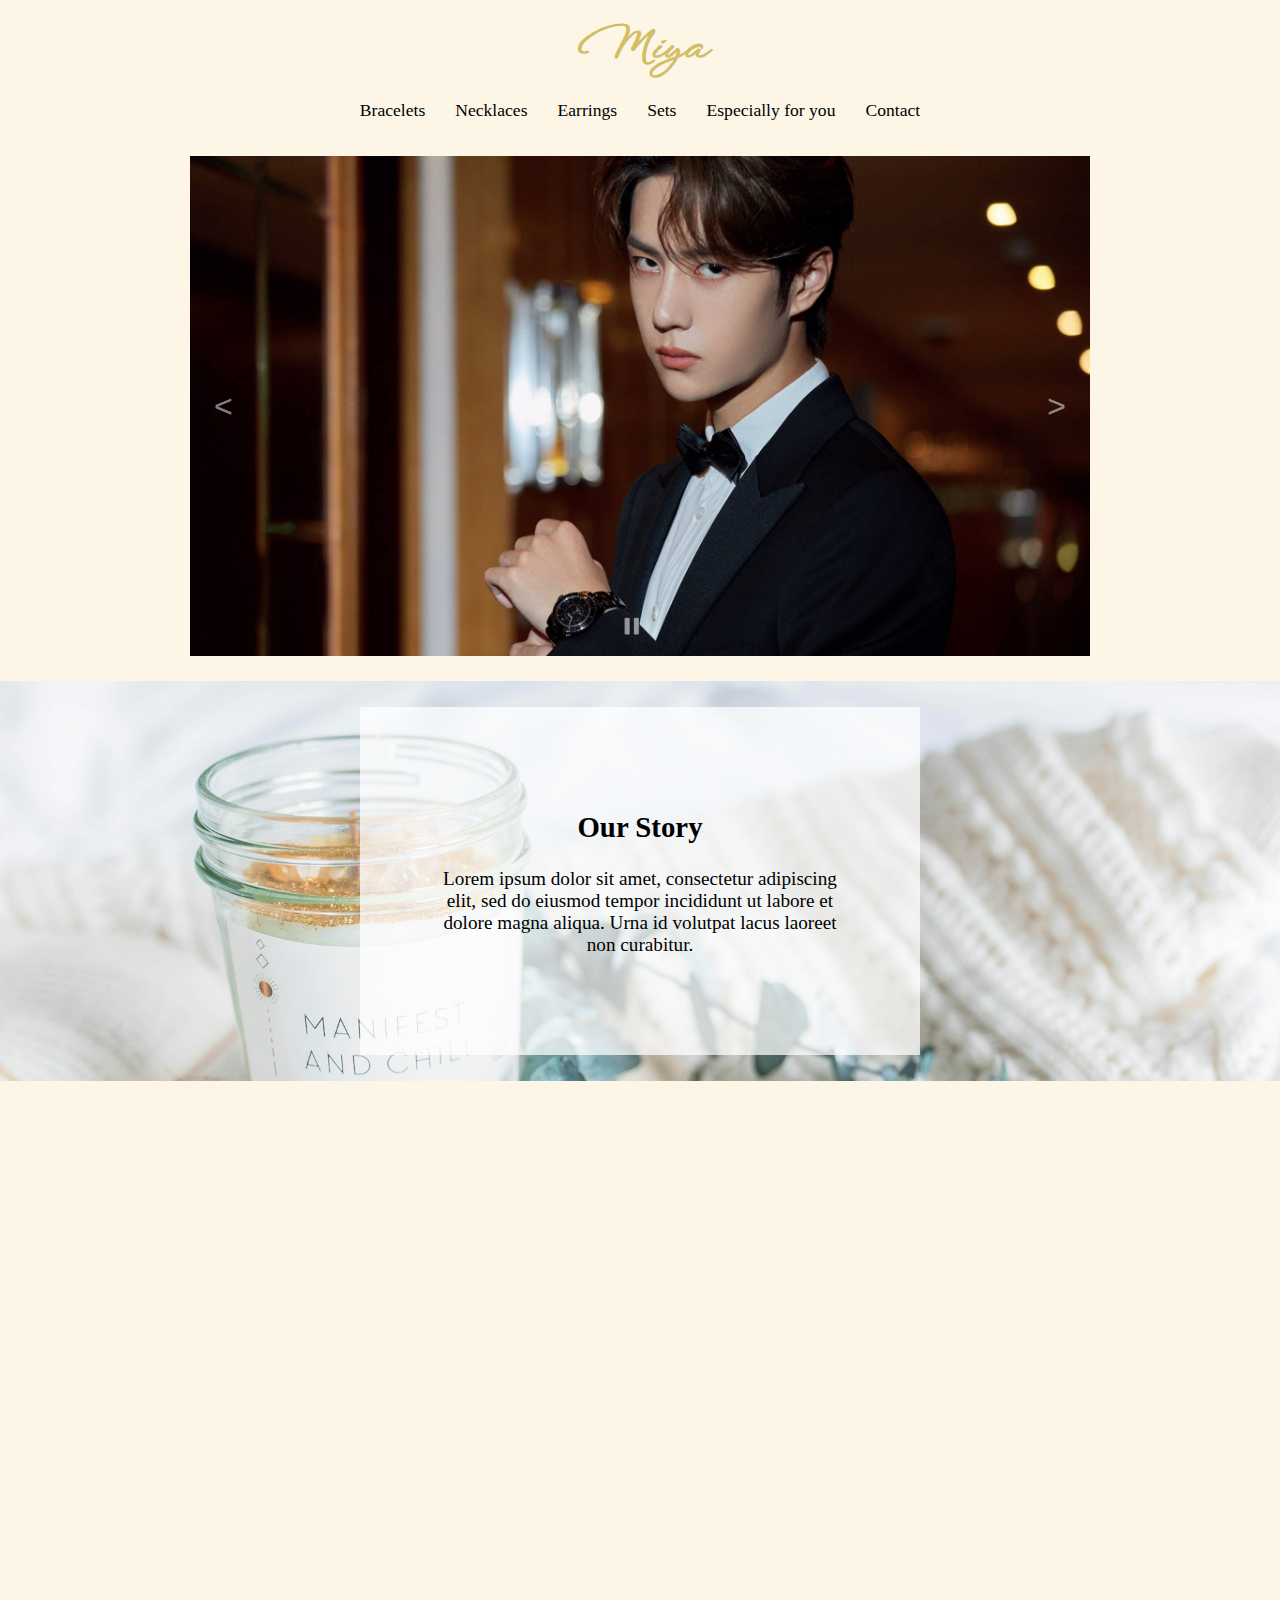
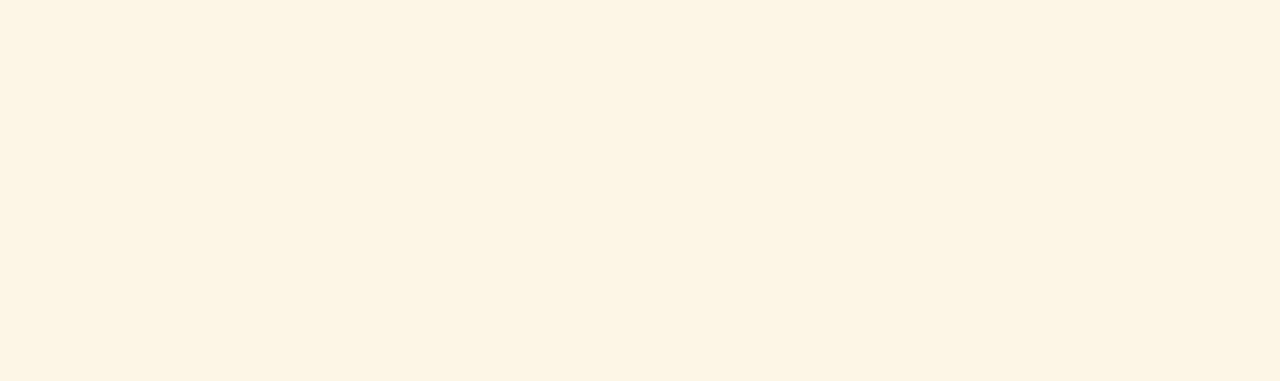
==== index.html @ 1f248c87 "Initial commit" ====
<!DOCTYPE html>
<html lang="en">
  <head>
    <meta charset="UTF-8" />
    <meta name="viewport" content="width=device-width, initial-scale=1.0" />
    <title>Miya Ornaments</title>
    <link rel="stylesheet" href="./styles.css" />
    <link rel="preconnect" href="https://fonts.googleapis.com" />
    <link rel="preconnect" href="https://fonts.gstatic.com" crossorigin />
    <link
      href="https://fonts.googleapis.com/css2?family=WindSong:wght@400;500&display=swap"
      rel="stylesheet"
    />
  </head>
  <body>
    <h1><a href="#">Miya</a></h1>
    <div class="navbar">
      <a href="#">Bracelets</a>
      <a href="#">Necklaces</a>
      <a href="#">Earrings</a>
      <a href="#">Sets</a>
      <a href="#">Especially for you</a>
      <a href="#">Contact</a>
    </div>

    <!-- Carousel  -->

    <section aria-label="Newest Photos">
      <div class="carousel" data-carousel>
        <button class="carousel-button prev" data-carousel-button="prev">
          &#60;
        </button>
        <button class="carousel-button next" data-carousel-button="next">
          &#62;
        </button>
        <ul data-slides>
          <li class="slide" data-active>
            <img src="./pages/images/2.jpg" alt="Nature Image #1" />
          </li>
          <li class="slide">
            <img src="./pages/images/3.jpg" alt="Nature Image #2" />
          </li>
          <li class="slide">
            <img src="./pages/images/1.jpg" alt="Nature Image #3" />
          </li>
        </ul>
        <button class="play"></button>
        <button class="pause"></button>
      </div>
    </section>

    <!-- ------------------------ -->

    <div class="story-div">
      <div class="story-bg">
        <h2>Our Story</h2>
        <p class="story-paragraph">
          Lorem ipsum dolor sit amet, consectetur adipiscing elit, sed do
          eiusmod tempor incididunt ut labore et dolore magna aliqua. Urna id
          volutpat lacus laoreet non curabitur.
        </p>
      </div>
    </div>

    <div class="empty"></div>

    <script type="text/javascript" src="./index.js"></script>
  </body>
</html>
---- styles.css ----
body {
  margin: 0;
  background-color: rgb(253, 246, 230);
  display: flex;
  flex-direction: column;
  align-items: center;
}

h1 > a {
  font-family: "WindSong", cursive;
  font-size: 2.5rem;
  color: rgb(211, 190, 104);
}

a {
  text-decoration: none;
  color: black;
  border-bottom: 2px solid rgba(211, 190, 104, 0);
  padding-bottom: 8px;
  transition: all 0.4s ease;
}

.navbar > a:hover {
  border-bottom: 2px solid rgb(211, 190, 104);
  color: rgb(211, 190, 104);
}

.navbar {
  display: flex;
  gap: 30px;
  justify-content: center;
  font-size: 1.1rem;
}

/* Carousel */

.carousel {
  margin: 25px 0px 25px 0px;
  width: 900px;
  height: 500px;
  position: relative;
}

.carousel > ul {
  margin: 0;
  padding: 0;
  list-style: none;
}

.slide {
  position: absolute;
  inset: 0;
  opacity: 0;
  transition: 200ms opacity ease-in-out;
  transition-delay: 200ms;
}

.slide > img {
  display: block;
  width: 100%;
  height: 100%;
  object-fit: cover;
  object-position: center;
}

.slide[data-active] {
  opacity: 1;
  z-index: 1;
  transition-delay: 0ms;
}

.carousel-button {
  position: absolute;
  z-index: 2;
  background: none;
  border: none;
  font-size: 2rem;
  top: 50%;
  transform: translateY(-50%);
  color: rgba(255, 255, 255, 0.5);
  cursor: pointer;
  border-radius: 0.25rem;
  padding: 0 0.5rem;
  transition: all 0.3s ease;
}

.carousel-button:hover,
.carousel-button:focus {
  color: rgba(255, 255, 255, 0.854);
}

.carousel-button.prev {
  left: 1rem;
}

.carousel-button.next {
  right: 1rem;
}

.pause,
.play {
  position: absolute;
  z-index: 4;
  top: 92%;
  left: 48%;
  width: 20px;
  height: 20px;
  background-color: rgba(255, 255, 255, 0);
  border: none;
  background-size: cover;
  background-repeat: no-repeat;
  opacity: 55%;
  transition: all 0.3s ease;
}

.pause {
  background-image: url("./pages/images/pause-final.png");
}

.play {
  display: none;
  background-image: url("./pages/images/play-final.png");
}

.pause:hover,
.play:hover {
  opacity: 85%;
}

/* -------- */

.story-div {
  height: 400px;
  width: 100vw;
  background-image: url("./pages/images//paige-cody-RdlBK-0XOxk-unsplash.jpg");
  background-color: pink;
  background-size: cover;
  background-repeat: no-repeat;
  display: flex;
  justify-content: center;
  align-items: center;
  text-align: center;
  font-size: 1.2rem;
}

.story-bg {
  background-color: rgba(255, 255, 255, 0.728);
  width: 400px;
  padding: 80px 80px 80px 80px;
}

.empty {
  height: 100vh;
}
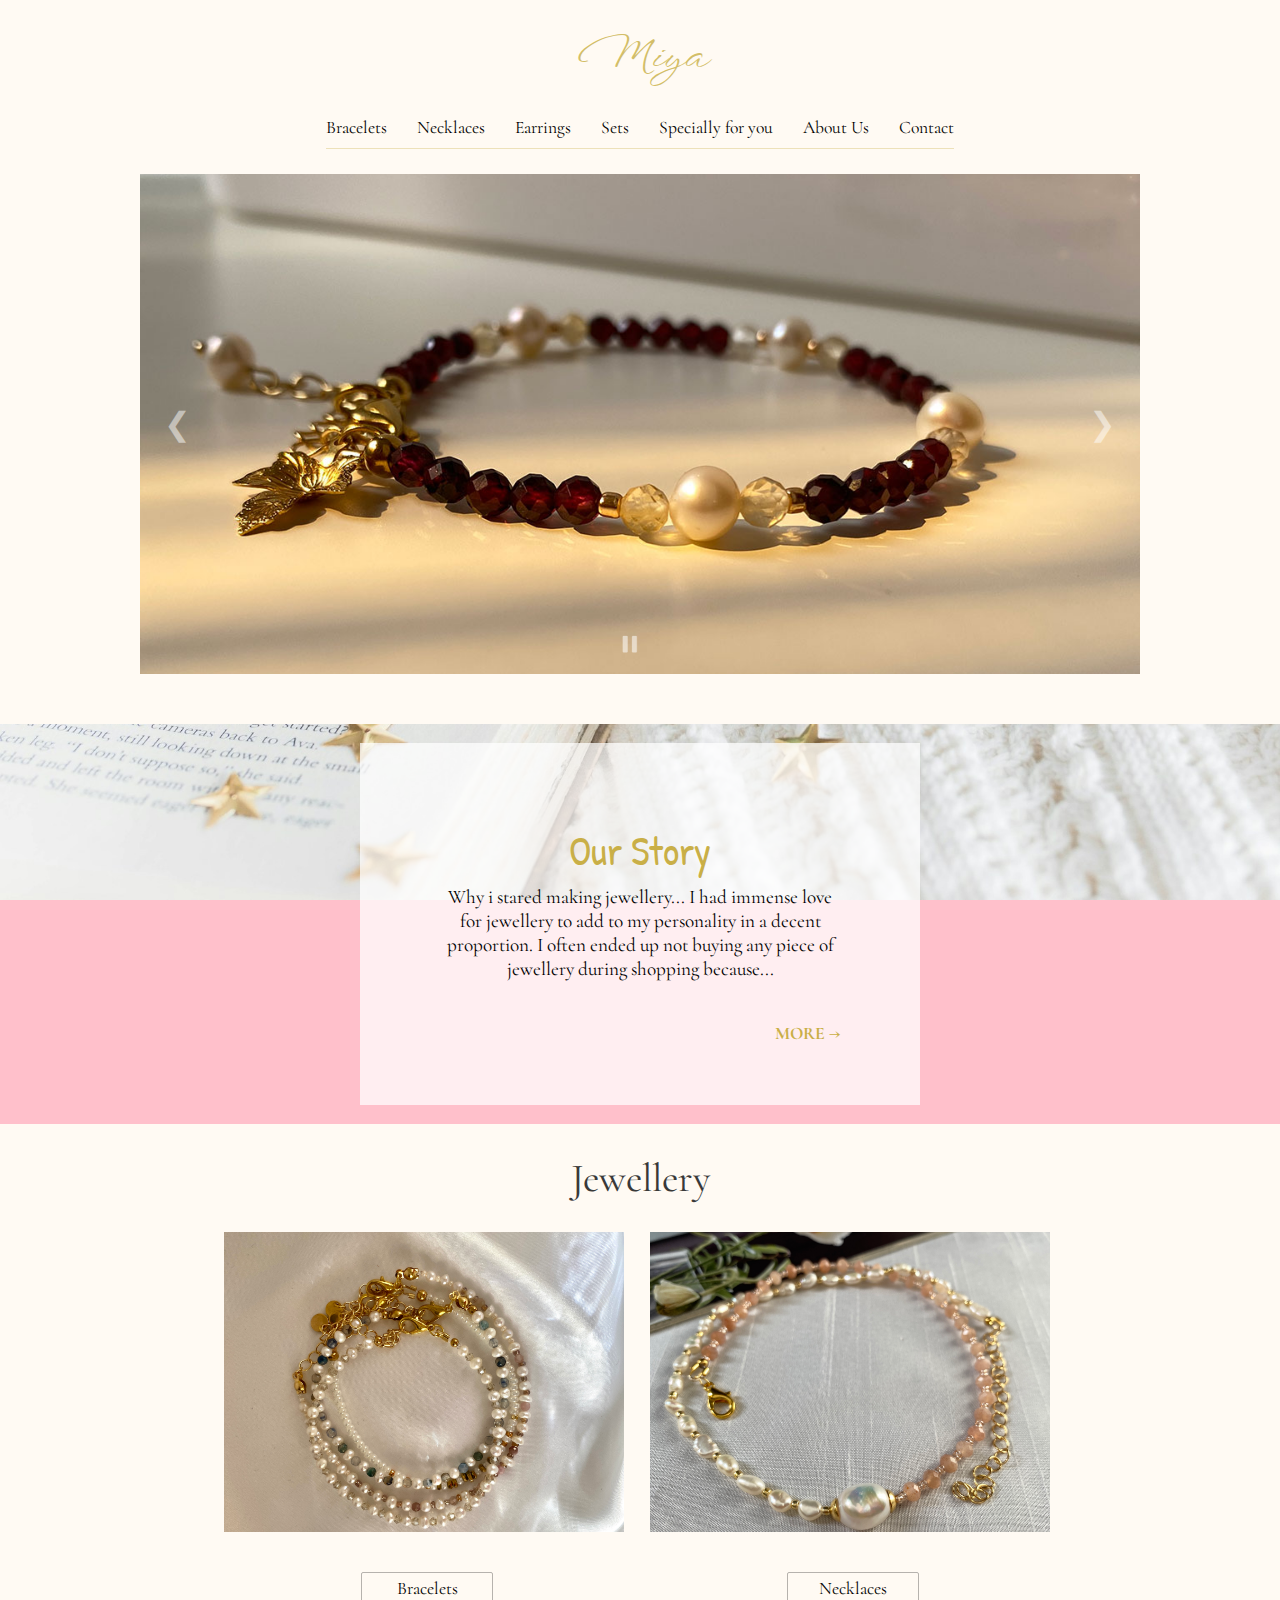
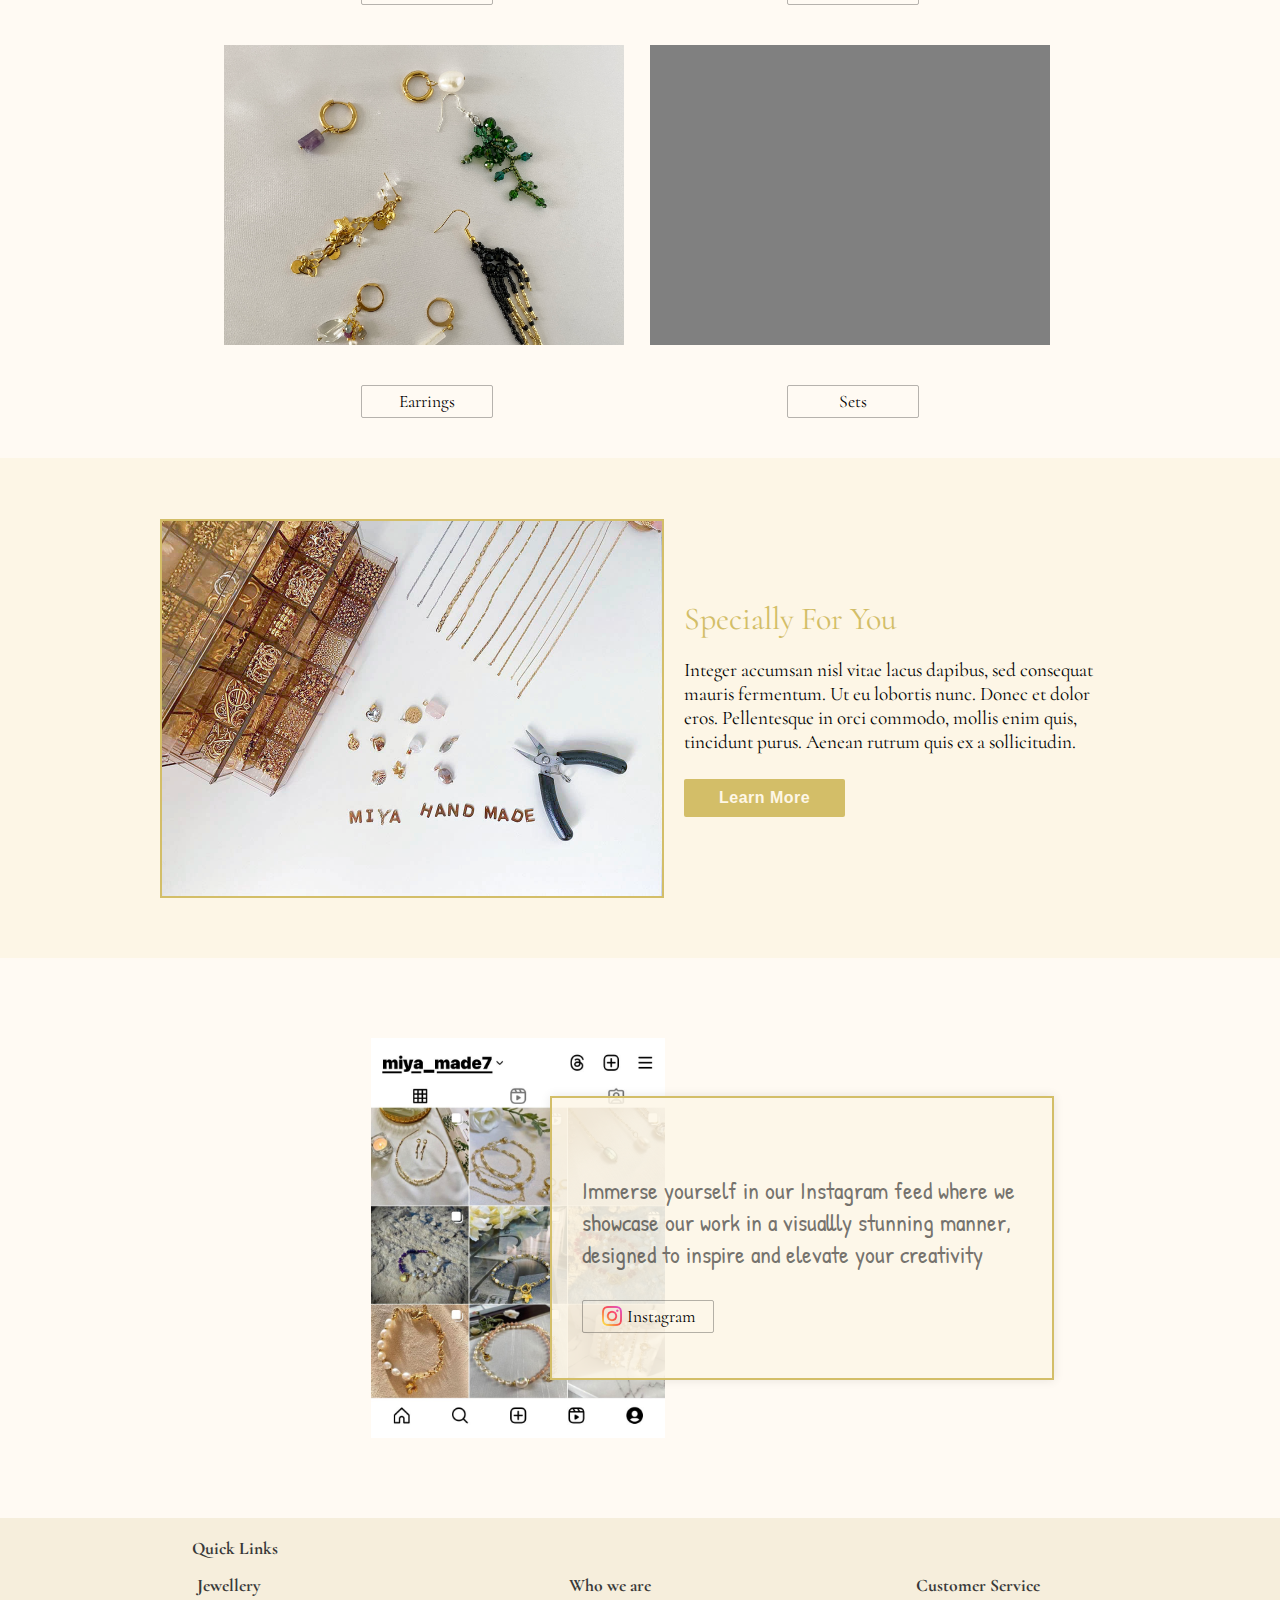
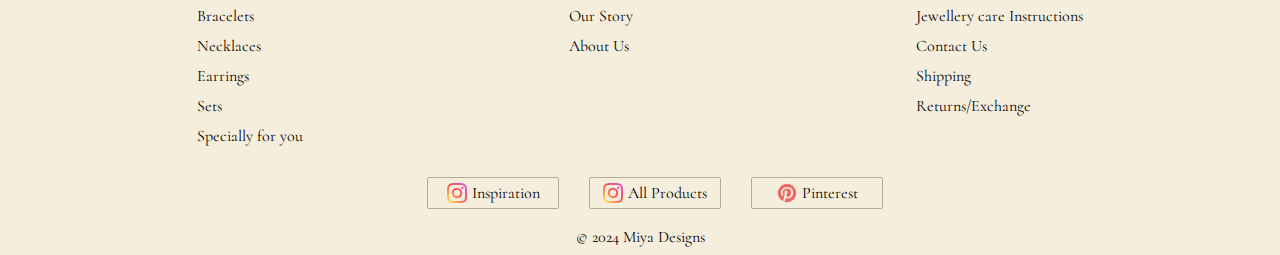
==== commit bfd1df5c: "Website construction in process" ====
--- a/index.html
+++ b/index.html
@@ -1,26 +1,28 @@
 <!DOCTYPE html>
 <html lang="en">
   <head>
-    <meta charset="UTF-8" />
-    <meta name="viewport" content="width=device-width, initial-scale=1.0" />
-    <title>Miya Ornaments</title>
+    <meta charset="UTF-8">
+    <meta name="viewport" content="width=device-width, initial-scale=1">
+    <title>Miya</title>
     <link rel="stylesheet" href="./styles.css" />
-    <link rel="preconnect" href="https://fonts.googleapis.com" />
-    <link rel="preconnect" href="https://fonts.gstatic.com" crossorigin />
-    <link
-      href="https://fonts.googleapis.com/css2?family=WindSong:wght@400;500&display=swap"
-      rel="stylesheet"
-    />
+    <link rel="preconnect" href="https://fonts.googleapis.com">
+    <link rel="preconnect" href="https://fonts.gstatic.com" crossorigin>
+    <link href="https://fonts.googleapis.com/css2?family=Cormorant:ital,wght@0,300..700;1,300..700&family=Patrick+Hand&family=WindSong:wght@400;500&display=swap" rel="stylesheet">
   </head>
   <body>
-    <h1><a href="#">Miya</a></h1>
+    <h1><a href="./index.html">Miya</a></h1>
     <div class="navbar">
-      <a href="#">Bracelets</a>
-      <a href="#">Necklaces</a>
-      <a href="#">Earrings</a>
-      <a href="#">Sets</a>
-      <a href="#">Especially for you</a>
-      <a href="#">Contact</a>
+      <a href="#" class="jewellery-button">Jewellery <span class="dropdown-icon">&#11206;</span></a>
+      <div class="jewellery-items">
+        <a href="./pages/bracelets.html" class="jewellery-item">Bracelets</a>
+        <a href="./pages/necklaces.html" class="jewellery-item">Necklaces</a>
+        <a href="./pages/earrings.html" class="jewellery-item">Earrings</a>
+        <a href="./pages/sets.html" class="jewellery-item">Sets</a>
+        <a href="./pages/special.html" class="jewellery-item">Specially for you</a>
+      </div>
+      
+      <a href="./pages/about.html">About Us</a>
+      <a href="./pages/contact.html">Contact</a>
     </div>
 
     <!-- Carousel  -->
@@ -28,20 +30,20 @@
     <section aria-label="Newest Photos">
       <div class="carousel" data-carousel>
         <button class="carousel-button prev" data-carousel-button="prev">
-          &#60;
+          &#10094;
         </button>
         <button class="carousel-button next" data-carousel-button="next">
-          &#62;
+          &#10095;
         </button>
         <ul data-slides>
           <li class="slide" data-active>
-            <img src="./pages/images/2.jpg" alt="Nature Image #1" />
+            <img src="./pages/images/carousel-1.jpg" alt="Nature Image #1" />
           </li>
           <li class="slide">
-            <img src="./pages/images/3.jpg" alt="Nature Image #2" />
+            <img src="./pages/images/carousel-2.jpg" alt="Nature Image #2" />
           </li>
           <li class="slide">
-            <img src="./pages/images/1.jpg" alt="Nature Image #3" />
+            <img src="./pages/images/carousel-3.jpg" alt="Nature Image #3" />
           </li>
         </ul>
         <button class="play"></button>
@@ -53,17 +55,100 @@
 
     <div class="story-div">
       <div class="story-bg">
-        <h2>Our Story</h2>
+        <h2 class="story-heading">Our Story</h2>
         <p class="story-paragraph">
-          Lorem ipsum dolor sit amet, consectetur adipiscing elit, sed do
-          eiusmod tempor incididunt ut labore et dolore magna aliqua. Urna id
-          volutpat lacus laoreet non curabitur.
+          <span>Why i stared making jewellery... </span> I had immense love for jewellery to add to my
+          personality in a decent proportion. I often ended up not buying any piece of jewellery during shopping
+          because...
         </p>
+        <div class="more-button"><a href="./pages/story.html">MORE &#8594;</a></div>
       </div>
     </div>
 
-    <div class="empty"></div>
+    <h2 class="jewellery-heading">Jewellery</h2>
+
+      <div class="jewellery-section-one">
+        <div class="box bracelets">
+        </div>
+        <div class="box necklaces">
+        </div>
+      </div>
+      <div class="jewellery-section-names">
+        <div><a href="./pages/bracelets.html" class="heading-link">Bracelets</a></div>
+        <div><a href="./pages/necklaces.html" class="heading-link">Necklaces</a></div>
+      </div>
+      
+      <div class="jewellery-section-two">
+        <div class="box earrings">
+        </div>
+        <div class="box sets">
+        </div>
+      </div>
+      <div class="jewellery-section-names">
+        <div><a href="./pages/necklaces.html" class="heading-link">Earrings</a></div>
+        <div><a href="./pages/sets.html" class="heading-link">Sets</a></div>
+      </div>
+
+      <div class="special-section">
+        <div class="special-container">
+          <div class="special-image"></div>
+          <div class="special-text-div">
+            <h2>Specially For You</h2>
+            <p>Integer accumsan nisl vitae lacus dapibus, sed consequat mauris fermentum. Ut eu lobortis nunc. Donec et dolor eros. Pellentesque in orci commodo, mollis enim quis, tincidunt purus. Aenean rutrum quis ex a sollicitudin.
+            </p>
+            <a href="./pages/special.html"><button class="learn-more-button">Learn More</button></a>
+          </div>
+        </div>
+      </div>
+
+      <div class="inspiration-section">
+        <div class="insta-img-div"></div>
+        <div class="insta-card">
+          <p>Immerse yourself in our Instagram feed where we showcase our work in a visuallly stunning manner, designed to inspire and elevate your creativity</p>
+          <div class="insta-link"><a href="https://www.instagram.com/miya_made7" class="heading-link"  target="_blank" rel="noopener noreferrer"><img src="./pages/images/instagram-icon.png" alt="instagram icon" class="insta-icon"/>Instagram</a></div>
+        </div>
+      </div>
+
+      <!-- <div class="temp"></div> -->
+
+    <footer>
+      <div class="footer-wrapper">
+          <div class="links-heading">
+            <p>Quick Links</p>
+          </div>
+          <div class="top-footer">  
+            <div class="top-one">
+              <p class="footer-heading">Jewellery</p>
+              <a href="./pages/bracelets.html" class="jewellery-item">Bracelets</a>
+              <a href="./pages/necklaces.html" class="jewellery-item">Necklaces</a>
+              <a href="./pages/earrings.html" class="jewellery-item">Earrings</a>
+              <a href="./pages/sets.html" class="jewellery-item">Sets</a>
+              <a href="./pages/special.html" class="jewellery-item">Specially for you</a>
+            </div>
+            <div class="top-two">
+              <p class="footer-heading">Who we are</p>
+              <a href="./pages/story.html" class="jewellery-item">Our Story</a>
+              <a href="./pages/about.html" class="jewellery-item">About Us</a>
+            </div>
+            <div class="top-three">
+              <p class="footer-heading">Customer Service</p>
+              <a href="./pages/care.html" class="jewellery-item">Jewellery care Instructions</a>
+              <a href="./pages/contact.html" class="jewellery-item">Contact Us</a>
+              <a href="./pages/contact.html" class="jewellery-item">Shipping</a>
+              <a href="./pages/contact.html" class="jewellery-item">Returns/Exchange</a>   
+            </div>
+          </div>
+          <div class="middle-footer">
+            <div class="insta-link"><a href="https://www.instagram.com/miya_made7" class="heading-link footer-social"  target="_blank" rel="noopener noreferrer"><img src="./pages/images/instagram-icon.png" alt="instagram icon" class="insta-icon"/>Inspiration</a></div>
+            <div class="insta-link"><a href="#" class="heading-link footer-social"  target="_blank" rel="noopener noreferrer"><img src="./pages/images/instagram-icon.png" alt="instagram icon" class="insta-icon"/>All Products</a></div>
+            <div class="insta-link"><a href="https://www.pinterest.com/miya_made7" class="heading-link footer-social"  target="_blank" rel="noopener noreferrer"><img src="./pages/images/pin-icon.png" alt="pinterest icon" class="insta-icon"/>Pinterest</a></div>
+          </div>
+          <div class="bottom-footer">
+            © 2024 Miya Designs
+          </div>
+      </div>
+    </footer>
 
     <script type="text/javascript" src="./index.js"></script>
   </body>
-</html>
+</html>--- a/styles.css
+++ b/styles.css
@@ -1,9 +1,38 @@
+html, body, div, span, h1, h2, h3, h4, 
+h5, h6, p, a, em, img, ol, ul, li,
+fieldset, form, label, footer
+ {
+	margin: 0;
+	padding: 0;
+	border: 0;
+	font-size: 100%;
+	font: inherit;
+	vertical-align: baseline;
+}
+/* HTML5 display-role reset for older browsers */
+
+footer, section {
+	display: block;
+}
+
+ol, ul {
+	list-style: none;
+}
+
+/* My Css */
+
 body {
-  margin: 0;
   background-color: rgb(253, 246, 230);
+  background-color: rgb(255, 250, 243);
   display: flex;
   flex-direction: column;
   align-items: center;
+  justify-content: center;
+  font-family: "Cormorant", serif;
+}
+
+h1 {
+  padding: 30px 0px 30px 0px;
 }
 
 h1 > a {
@@ -12,7 +41,17 @@
   color: rgb(211, 190, 104);
 }
 
+.navbar {
+  border-bottom: 1px solid rgba(211, 190, 104, 0.418);
+  margin: 0px 5px 0px 5px;
+}
+
+.dropdown-icon {
+  font-size: .9rem;
+}
+
 a {
+  font-size: 1.3rem;
   text-decoration: none;
   color: black;
   border-bottom: 2px solid rgba(211, 190, 104, 0);
@@ -20,23 +59,25 @@
   transition: all 0.4s ease;
 }
 
-.navbar > a:hover {
+.navbar > a:hover, .jewellery-items > a:hover {
   border-bottom: 2px solid rgb(211, 190, 104);
   color: rgb(211, 190, 104);
 }
 
-.navbar {
+.navbar, .jewellery-items {
   display: flex;
   gap: 30px;
   justify-content: center;
   font-size: 1.1rem;
+  flex-wrap: wrap;
 }
 
 /* Carousel */
 
 .carousel {
-  margin: 25px 0px 25px 0px;
-  width: 900px;
+  margin: 25px 0px 50px 0px;
+  width: 80vw;
+  max-width: 1000px;
   height: 500px;
   position: relative;
 }
@@ -127,12 +168,12 @@
   opacity: 85%;
 }
 
-/* -------- */
+/* Story Section */
 
 .story-div {
   height: 400px;
   width: 100vw;
-  background-image: url("./pages/images//paige-cody-RdlBK-0XOxk-unsplash.jpg");
+  background-image: url("./pages/images/paige-cody-RdlBK-0XOxk-unsplash.jpg");
   background-color: pink;
   background-size: cover;
   background-repeat: no-repeat;
@@ -141,14 +182,528 @@
   align-items: center;
   text-align: center;
   font-size: 1.2rem;
+  margin-bottom: 30px;
+
+  background-attachment: fixed;
 }
 
 .story-bg {
   background-color: rgba(255, 255, 255, 0.728);
   width: 400px;
-  padding: 80px 80px 80px 80px;
-}
-
-.empty {
-  height: 100vh;
-}
+  padding: 80px 80px 60px 80px;
+}
+
+.more-button {
+  text-align: right;
+  margin-top: 40px;
+  transition: all .3s ease-in-out;
+}
+
+.more-button > a {
+  color: rgb(201, 175, 71);;
+  transition: all .3s ease-in-out;
+  font-weight: bold;
+}
+
+.more-button:hover {
+  transform: scale(1.03);
+}
+
+.more-button > a:hover {
+  color: rgb(236, 219, 151);
+}
+
+.story-heading {
+  font-family: "Patrick Hand", cursive;
+  font-size: 2.5rem;
+  color: rgb(201, 175, 71);
+  margin-bottom: 8px;
+}
+
+/* Jewelly section */
+
+.jewellery-heading {
+  margin-bottom: 30px;
+  color: rgb(57, 57, 57);
+  
+}
+
+.jewellery-section-one, .jewellery-section-two, .jewellery-section-names {
+
+  margin-bottom: 40px;
+  width: 70vw;
+  display: grid;
+  gap: 20px;
+  grid-template-columns: 1fr 1fr;
+}
+
+.box {
+  background-color: grey;
+  max-width: 550px;
+  max-height: 450px;
+  height: 50vw;
+  transition: transform .3s ease-in;
+  background-size: cover;
+  background-repeat: no-repeat;
+  display: flex;
+  flex-direction: column;
+  justify-content: end;
+}
+
+.box:hover {
+  transform: scale(1.02);
+}
+
+.box.bracelets {
+  background-image: url("./pages/images/bracelets.jpg");
+}
+
+.box.necklaces {
+  background-image: url("./pages/images/necklaces.jpg");
+}
+
+.box.earrings {
+  background-image: url("./pages/images/earrings.jpg");
+}
+
+.box.sets {
+  background-image: url("./pages/images/sets.jpg");
+}
+
+.heading-link {
+  display: block;
+  border: 1px solid rgba(0, 0, 0, 0.288);
+  border-radius: 2px;
+  padding: 5px;
+  width: 120px;
+}
+
+.heading-link:hover {
+  color: rgb(183, 164, 89);
+  border: 1px solid rgb(165, 141, 47);
+}
+
+.jewellery-section-names {
+  justify-items: center;
+  text-align: center;
+}
+
+.jewellery-heading {
+  font-size: 2.5rem;
+}
+
+/* Special Section */
+
+.special-section {
+  height: 500px;
+  width: 100vw;
+  background-color: rgb(253, 246, 230);
+
+  display: flex;
+  justify-content: center;
+  align-items: center;
+}
+
+.special-container {
+  width: 75%;
+  height: 300px;
+  background-color: rgba(0, 128, 0, 0);
+  max-width: 1300px;
+
+  display: flex;
+  align-items: center;
+  gap: 20px;
+}
+
+.special-image {
+  height: 375px;
+  min-width: 500px;
+  background-color: rgb(211, 190, 104);
+  background-image: url("./pages/images/speical-img.jpg");
+  border: 2px solid rgb(211, 190, 104);
+
+
+  background-size: contain;
+  background-repeat: no-repeat;
+}
+
+.special-text-div > h2 {
+  font-size: 2rem;
+  margin-bottom: 20px;
+  color: rgb(211, 190, 104);
+}
+
+.special-text-div > p {
+  margin-bottom: 25px;
+  font-size: 1.2rem;
+}
+
+.learn-more-button {
+  padding: 10px 35px 10px 35px;
+  border: none;
+  background-color: rgb(211, 190, 104);
+  color: rgb(254, 247, 230);
+  transition: all .2s ease-in-out;
+  font-size: 1rem;
+  letter-spacing: .5px;
+  font-weight: bold;
+  border-radius: 2px;
+}
+
+.learn-more-button:hover {
+  background-color: rgb(190, 168, 80);
+}
+
+/* Inspiration Section */
+
+.inspiration-section {
+  margin: 80px 0px 80px 0px;
+  width: 70vw;
+  max-width: 1300px;
+  background-color: rgba(144, 238, 144, 0);
+  height: 400px;
+  position: relative;
+  display: flex;
+  justify-content: center;
+  align-items: center;
+}
+
+.insta-img-div, .insta-card {
+  background-size: contain;
+  background-repeat: no-repeat;
+}
+
+.insta-img-div {
+  background-color: rgba(0, 255, 255, 0);
+  height: 100%;
+  width: 60%;
+  background-image: url("./pages/images/instagram-page.jpg");
+}
+
+.insta-card {
+  background-position: center;
+  background-color: rgba(253, 246, 230, 0.858);
+  width: 60%;
+  max-width: 500px;
+  height: 70%;  
+  position: absolute;
+  left: 40%;
+  box-shadow: 0px 0px 10px rgba(0, 0, 0, 0.098);
+  border: 2px solid rgb(211, 190, 104);
+
+  display: flex;
+  justify-content: center;
+  align-items: center;
+  flex-direction: column;
+}
+
+.insta-card > p {
+  padding: 30px;
+  font-size: 1.5rem;
+  font-family: "Patrick Hand", cursive;
+  color: rgba(37, 37, 37, 0.63);
+}
+
+.insta-link {
+  align-self: start;
+  padding-left: 30px;
+}
+
+.insta-link > a {
+  display: flex;
+  justify-content: center;
+  align-items: center;
+  gap: 5px;
+}
+
+.insta-icon {
+  width: 20px;
+  height: 20px;
+  opacity: 67%;
+}
+
+/* Footer Section */
+
+footer {
+  background-color: rgb(246, 238, 220);
+  width: 100vw;
+  display: flex;
+  flex-direction: column;
+  align-items: center;
+}
+
+.footer-wrapper {
+  display: flex;
+  flex-direction: column;
+  align-items: center;
+  max-width: 1500px;
+}
+
+.top-footer, .bottom-footer, .middle-footer, .links-heading {
+  background-color: rgba(128, 128, 128, 0);
+  margin: 8px 45px 8px 45px;
+}
+
+.top-one, .top-two, .top-three {
+  background-color: rgba(78, 209, 78, 0);
+  margin: 0px 5px 5px 5px;
+  display: flex;
+  flex-direction: column;
+}
+
+.top-one > a, .top-two > a, .top-three > a {
+  border: none;
+  font-size: 1.1rem;
+  margin-top: 2px;
+}
+
+.top-one > a:hover, .top-two > a:hover, .top-three > a:hover {
+  color:rgb(165, 141, 47)
+}
+
+.links-heading {
+  width: 70vw;
+  margin-top: 20px;
+}
+
+.footer-heading {
+  margin-bottom: 8px;
+}
+
+.top-footer {
+  width: 70vw;
+  display: flex;
+  justify-content: space-between;
+  flex-wrap: wrap;
+}
+
+.bottom-footer, .middle-footer {
+  text-align: center;
+}
+
+.middle-footer {
+  display: flex;
+  margin: 10px 0px 10px 0px;
+}
+
+.footer-social {
+  font-size: 1rem;
+}
+
+.links-heading > p, .footer-heading {
+  font-weight: bold;
+  color:rgb(57, 57, 57);
+  font-size: 1.3rem;
+}
+
+
+/* put in jewellerysection */
+
+.jewellery-button {
+   display: none;
+}
+
+
+/* Media query for jewellery section */
+
+@media only screen and (max-width: 1300px) {
+  .jewellery-section-one, .jewellery-section-two, .jewellery-section-names {
+    width: 65vw;
+  }
+  
+  .box {
+    max-width: 400px;
+    max-height: 300px;
+    height: 50vw;
+  }
+
+  .heading {
+    margin-bottom: 20px; 
+  }
+
+  /* navbar and footer link sizes under 1300px  */
+
+  a {
+    font-size: 1.1rem;
+  }
+
+  .links-heading > p, .footer-heading {
+    font-size: 1.1rem;
+  }
+
+  .top-one > a, .top-two > a, .top-three > a {
+    font-size: 1rem;
+  }
+}
+
+/* Media query under 1000px */
+
+@media only screen and (max-width: 1000px) {
+  .carousel {
+    width: 80vw;
+    height: 350px;
+  }
+  .special-image {
+    height: 226px;
+    min-width: 300px;
+  }
+  .special-text-div > h2 {
+    font-size: 1.5rem;
+  }
+
+  .special-text-div > p, .insta-card > p {
+    font-size: 1rem;
+  }
+
+  .insta-card > p {
+    padding: 20px;
+  }
+}
+
+@media only screen and (max-width: 900px) {
+  .jewellery-section-one, .jewellery-section-two, .jewellery-section-names {
+    width: 90vw;
+  }
+  
+  .box {
+    height: 35vw;
+  }
+
+  .heading {
+    width: 100px;
+    padding: 6px;
+    margin-bottom: 10px; 
+  }  
+}
+
+/* media query for special section  */
+
+@media only screen and (max-width: 700px) {
+  .special-section{
+   height: 650px;
+  }
+
+ .special-container {
+   height: 600px;
+   flex-direction: column;
+   text-align: center;
+   justify-content: center;
+ }
+}
+
+/* Dropdown Functionality */
+
+@media only screen and (max-width: 550px) {
+  .jewellery-button{
+    display: block;
+  }
+
+  .jewellery-items {
+    display: none;
+    flex-direction: column;
+    position: absolute;
+    top: 151px;
+    z-index: 5;
+    gap: 0px;
+    width: 100vw;
+    text-align: center;
+  }
+
+  .jewellery-items > a {
+    padding: 11px 35px 11px 30px;
+    background-color: rgb(211, 190, 104);
+  }
+
+  .jewellery-items > a:hover {
+    color: rgb(31, 31, 31);
+    background-color: rgb(201, 178, 86);
+  }
+
+  .active {
+    display: flex;
+  }
+
+  /* footer buttons column under 550px*/
+
+  .middle-footer {
+    flex-direction: column;
+    gap: 8px;
+   }
+
+   .carousel {
+    width: 100vw;
+    height: 200px;
+  }
+
+  .pause, .play {
+    top: 85%;
+  }
+
+  .story-bg {
+    width: 300px;
+    padding: 20px 20px 20px 20px;
+  }
+
+  .story-heading {
+    font-size: 2rem;
+  }
+
+  .story-paragraph {
+    font-size: 1rem;
+  }
+  .story-div {
+    height: 320px;
+  }
+
+  .jewellery-heading {
+    font-size: 1.9rem;
+  }
+  .insta-link {
+    padding-left: 15px;
+  }
+
+  
+  .inspiration-section {
+    width: 90vw;
+    justify-content: flex-start;
+  }
+
+  .insta-card {
+    left: 30%;
+    top: 30%;
+  }
+
+  .insta-img-div, .insta-card {
+    margin-left: 10px;
+}
+
+  .top-footer, .bottom-footer, .middle-footer, .links-heading {
+    margin: 8px 25px 8px 25px;
+  }
+}
+
+@media only screen and (max-width: 400px) {
+  .story-bg {
+    width: 260px;
+    padding: 20px 20px 20px 20px;
+  } 
+}
+
+  
+/* Media query above 1900px */
+
+@media only screen and (min-width: 1900px) {
+  .jewellery-section-one, .jewellery-section-two, .jewellery-section-names {
+    gap: 50px;
+    width: 40vw;
+  }
+
+  .footer-wrapper {
+    width: 70vw;
+  }
+  
+  .top-footer, .links-heading {
+    width: 70%;
+  }
+}
+
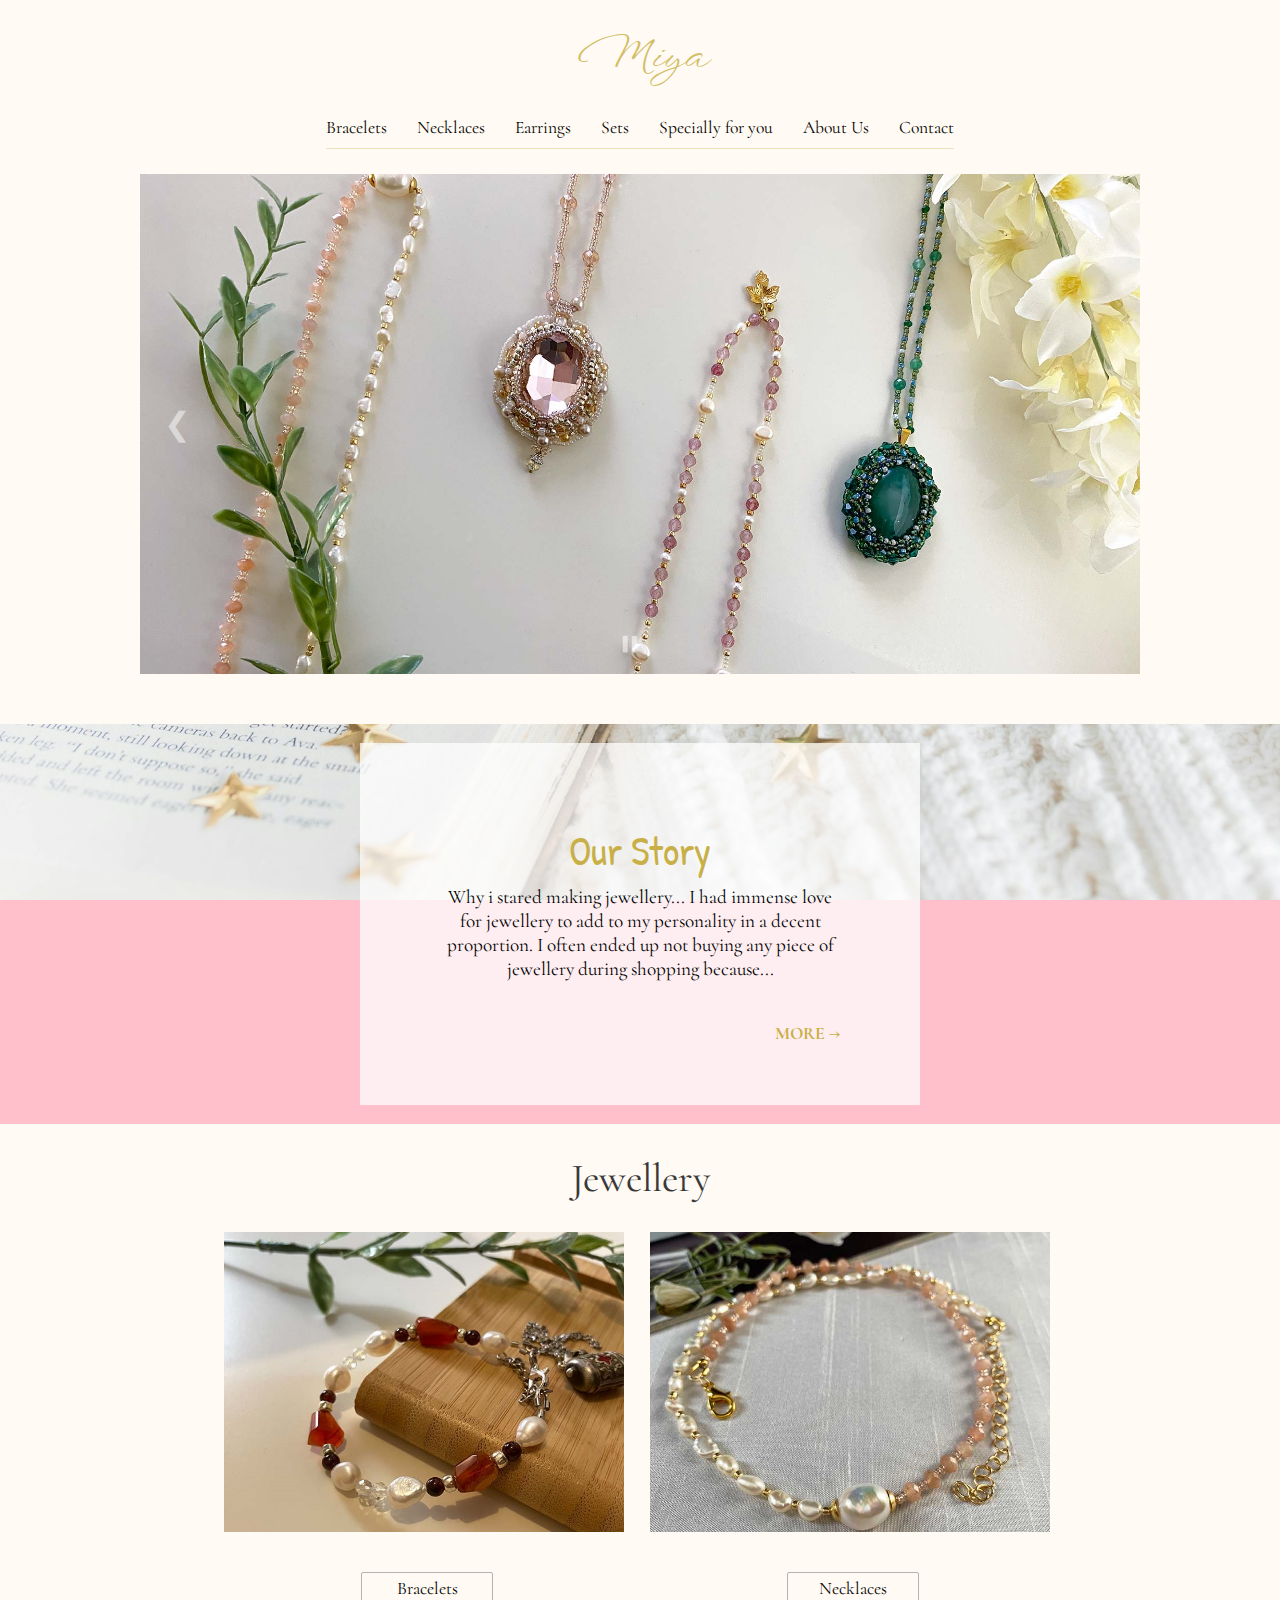
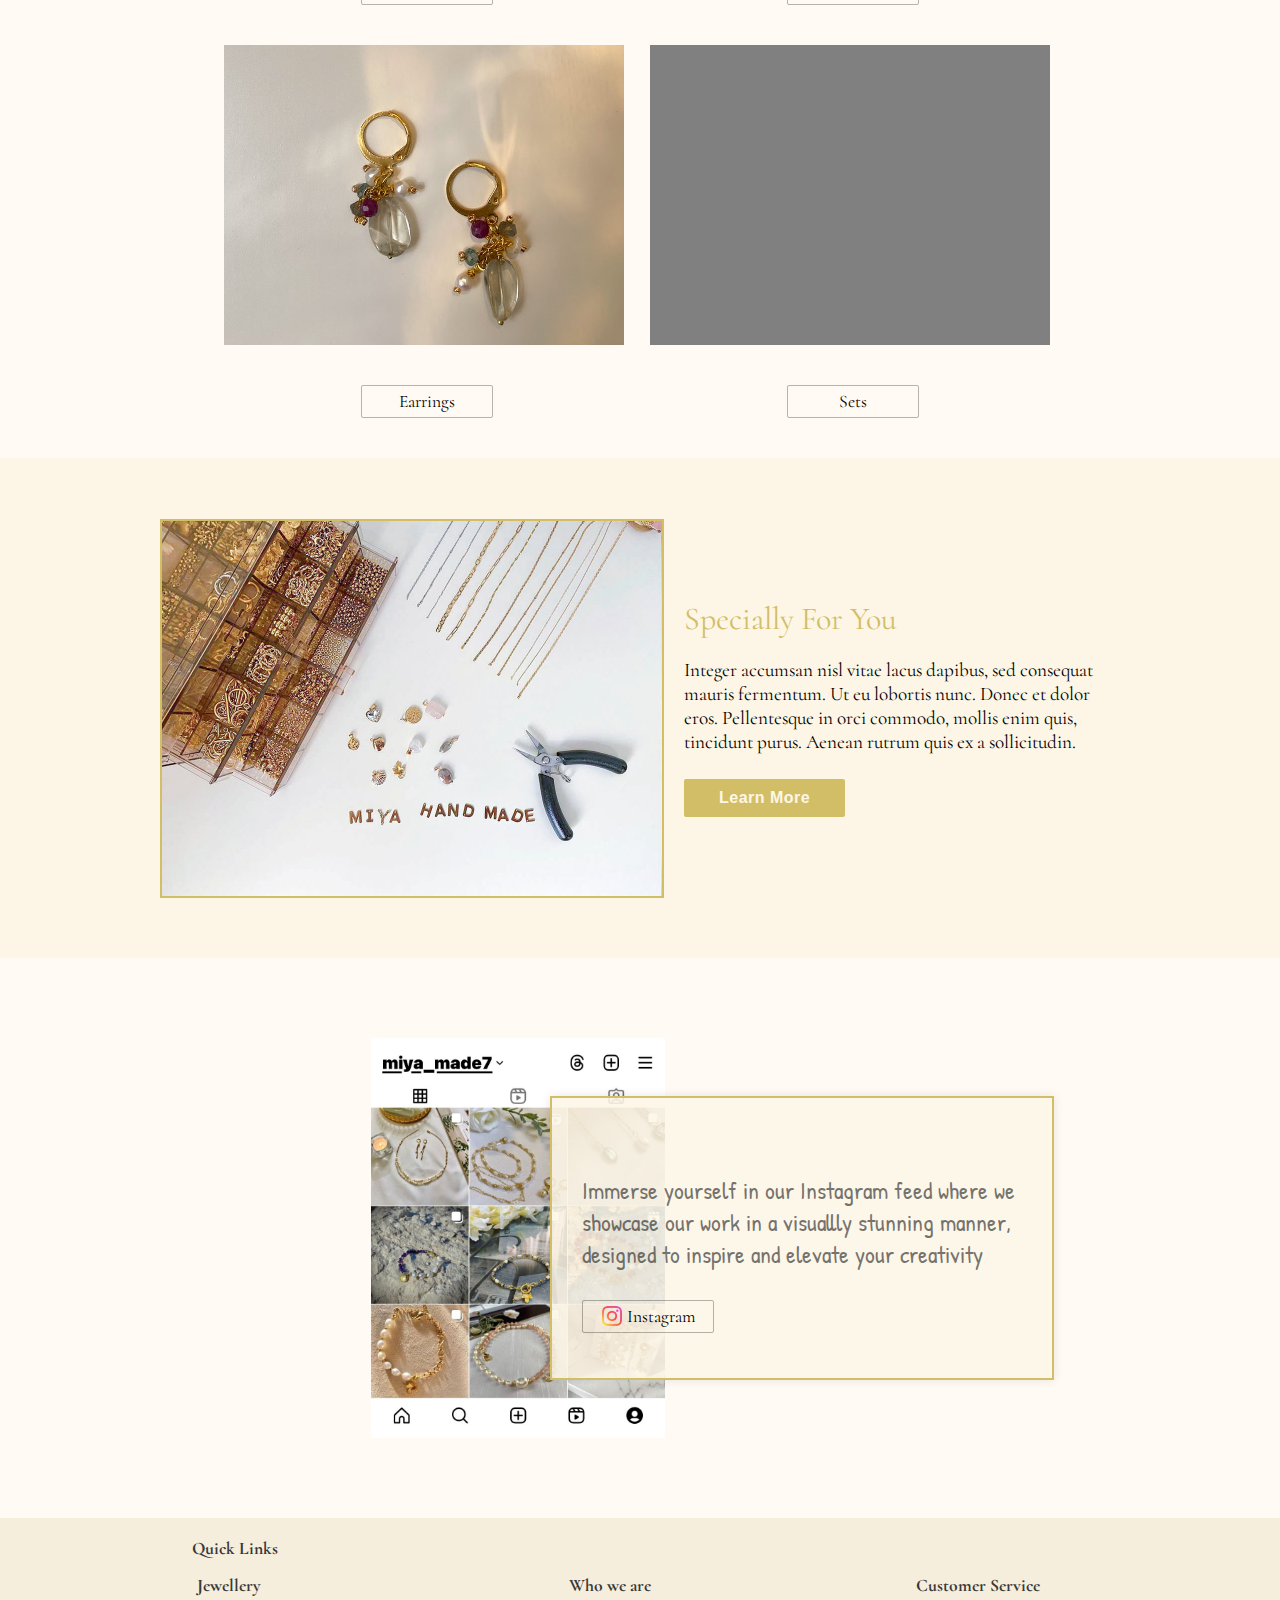
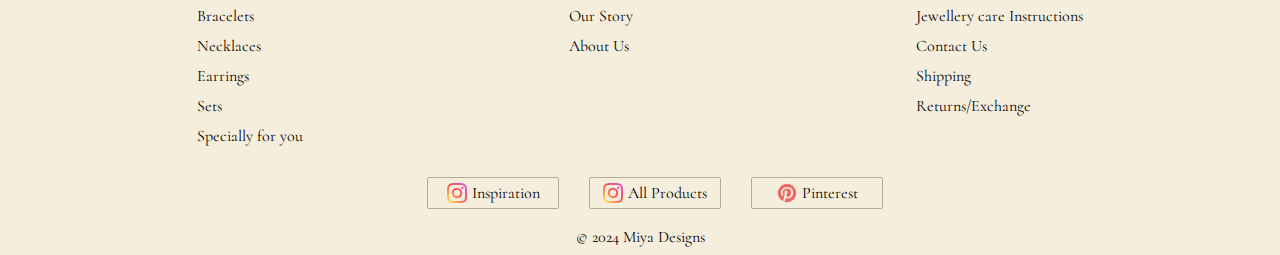
==== commit f6e34818: "new changes" ====
--- a/index.html
+++ b/index.html
@@ -12,7 +12,7 @@
   <body>
     <h1><a href="./index.html">Miya</a></h1>
     <div class="navbar">
-      <a href="#" class="jewellery-button">Jewellery <span class="dropdown-icon">&#11206;</span></a>
+      <a href="#" class="jewellery-button">Jewellery  <span class="dropdown-icon"></span></a>
       <div class="jewellery-items">
         <a href="./pages/bracelets.html" class="jewellery-item">Bracelets</a>
         <a href="./pages/necklaces.html" class="jewellery-item">Necklaces</a>
@@ -37,13 +37,13 @@
         </button>
         <ul data-slides>
           <li class="slide" data-active>
-            <img src="./pages/images/carousel-1.jpg" alt="Nature Image #1" />
+            <img src="./pages/images/carousel-1.jpg" alt="Jewellery Image #1" />
           </li>
           <li class="slide">
-            <img src="./pages/images/carousel-2.jpg" alt="Nature Image #2" />
+            <img src="./pages/images/carousel-2.jpg" alt="Jewellery Image #2" />
           </li>
           <li class="slide">
-            <img src="./pages/images/carousel-3.jpg" alt="Nature Image #3" />
+            <img src="./pages/images/carousel-3.jpg" alt="Jewellery Image #3" />
           </li>
         </ul>
         <button class="play"></button>
--- a/styles.css
+++ b/styles.css
@@ -47,7 +47,11 @@
 }
 
 .dropdown-icon {
-  font-size: .9rem;
+  border-left: 5px solid transparent;
+  border-right: 5px solid transparent;
+  border-top: 7px solid black;
+  margin-left: 6px;
+  margin-top: 2px;
 }
 
 a {
@@ -595,14 +599,15 @@
 
 @media only screen and (max-width: 550px) {
   .jewellery-button{
-    display: block;
+    display: flex;
+    align-items: center;
   }
 
   .jewellery-items {
     display: none;
     flex-direction: column;
     position: absolute;
-    top: 151px;
+    top: 147px;
     z-index: 5;
     gap: 0px;
     width: 100vw;
